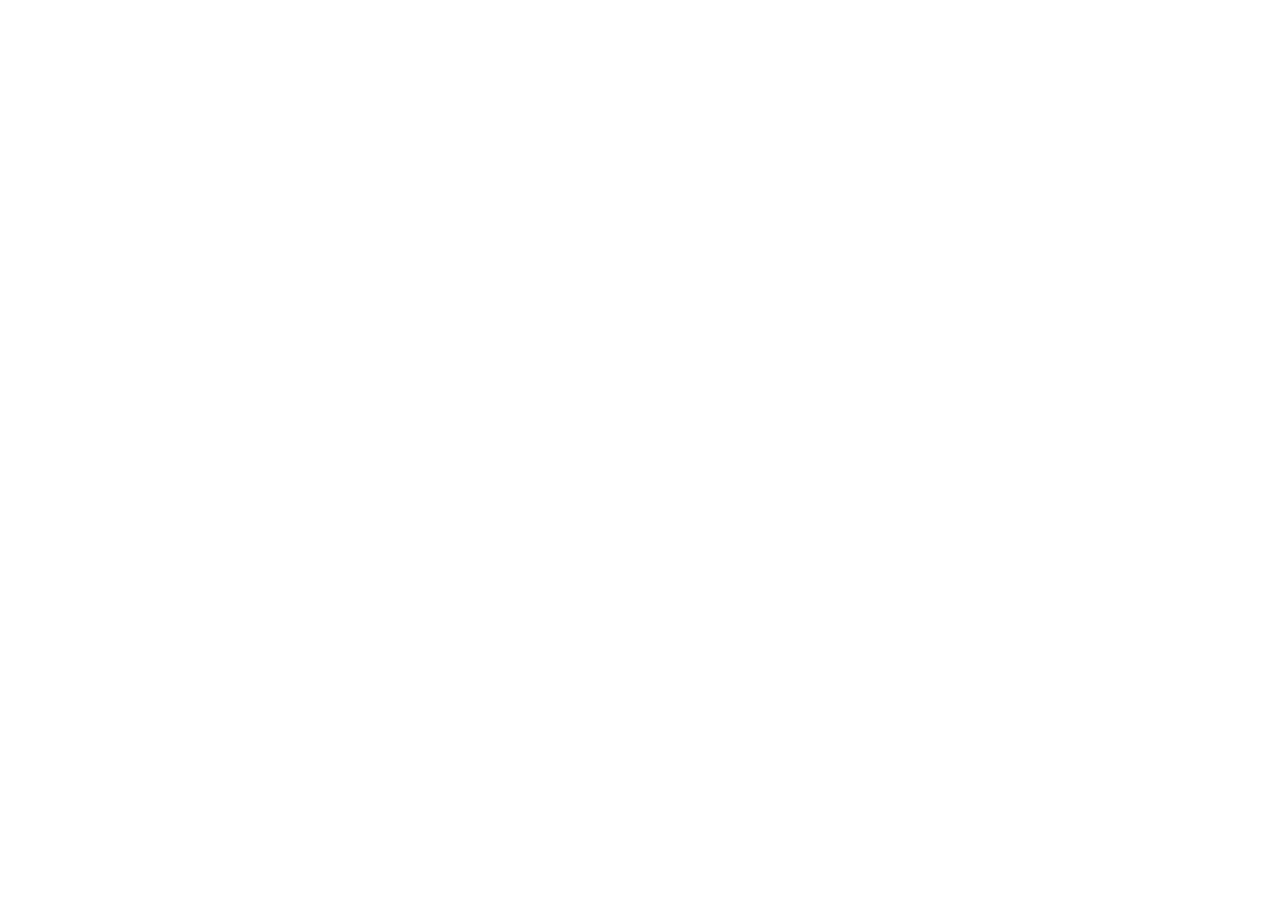
==== index.html @ b802c764 "first commit" ====
<!DOCTYPE html>
<html lang="en">
  <head>
    <meta charset="UTF-8" />
    <meta http-equiv="X-UA-Compatible" content="IE=edge" />
    <meta name="viewport" content="width=device-width, initial-scale=1.0" />
    <title>scrubbing</title>
    <script src="./script.js"></script>
  </head>
  <body>
    <div class="container">
      <div class="video-container">
        <video id="video" muted playsinline loop preload="auto">
          <source src="single.mp4" type="video/mp4" />
        </video>
      </div>
    </div>
  </body>
</html>
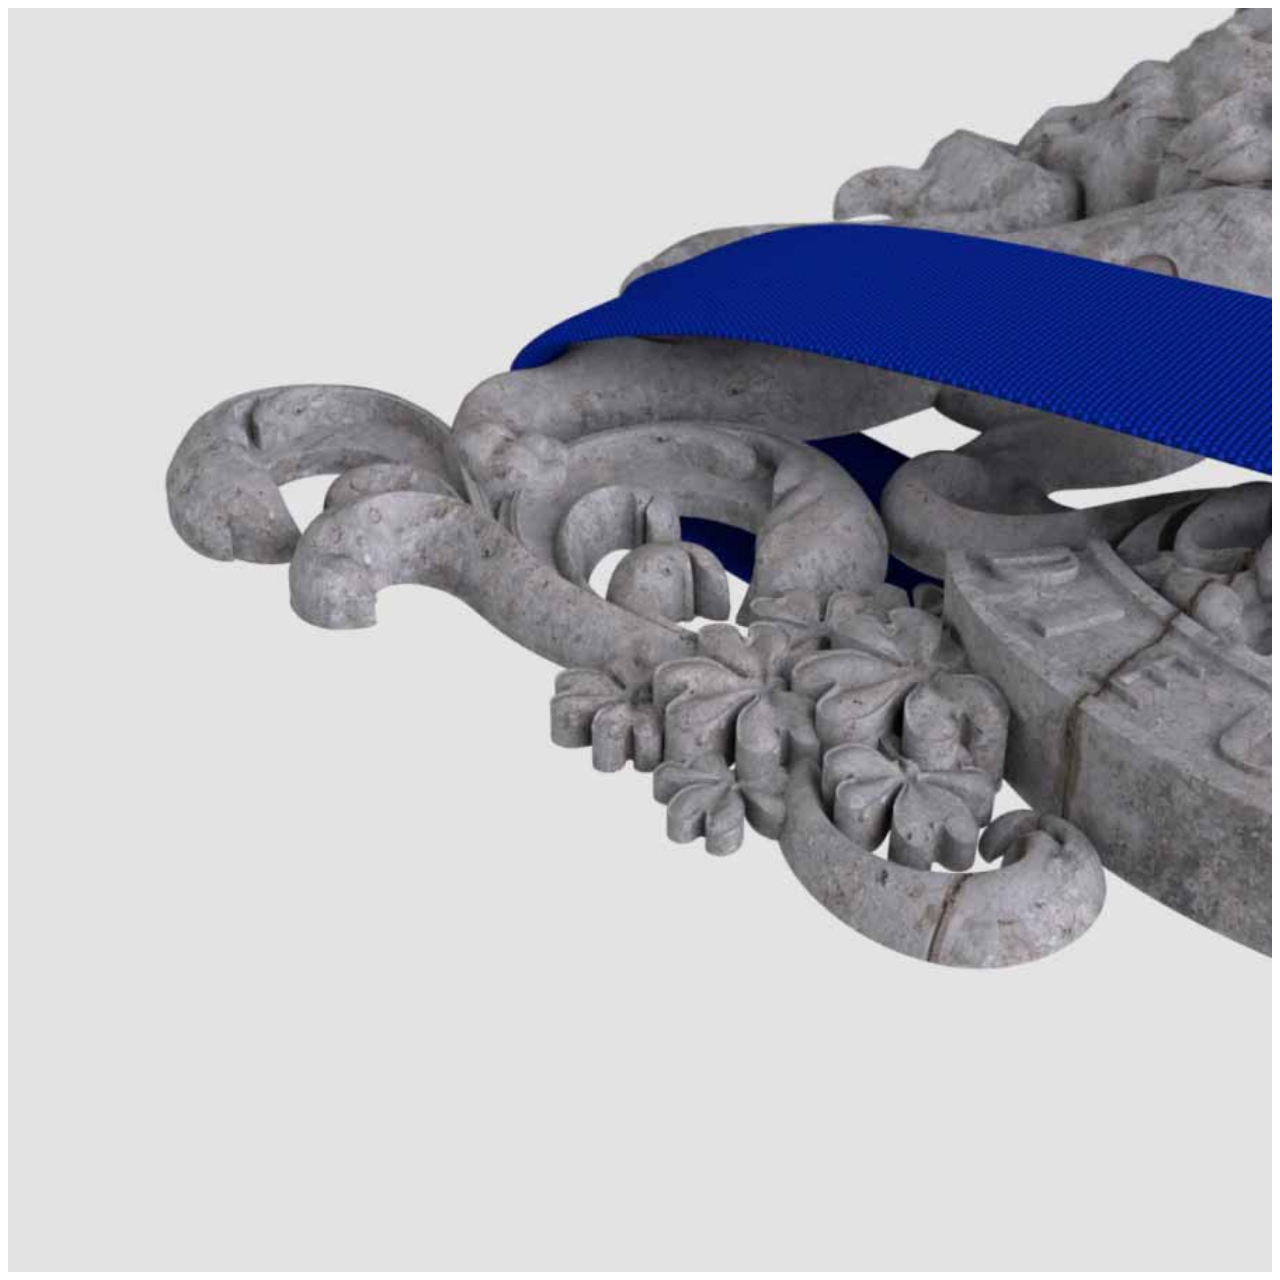
==== commit 00d96f00: "feat: image switching" ====
--- a/index.html
+++ b/index.html
@@ -6,13 +6,12 @@
     <meta name="viewport" content="width=device-width, initial-scale=1.0" />
     <title>scrubbing</title>
     <script src="./script.js"></script>
+    <link rel="stylesheet" href="./style.css" />
   </head>
   <body>
     <div class="container">
-      <div class="video-container">
-        <video id="video" muted playsinline loop preload="auto">
-          <source src="single.mp4" type="video/mp4" />
-        </video>
+      <div id="identity-container">
+        <!-- <img src="./jpegs/single_100.jpg" alt="" /> -->
       </div>
     </div>
   </body>
--- a/style.css
+++ b/style.css
@@ -0,0 +1,20 @@
+body {
+  font-family: system-ui;
+  background: #fff;
+  color: black;
+}
+
+.hide {
+  display: none;
+}
+.show {
+  display: block;
+}
+img {
+  width: 100%;
+  height: auto;
+}
+#container {
+  min-width: 100%;
+  min-height: 100vh;
+}
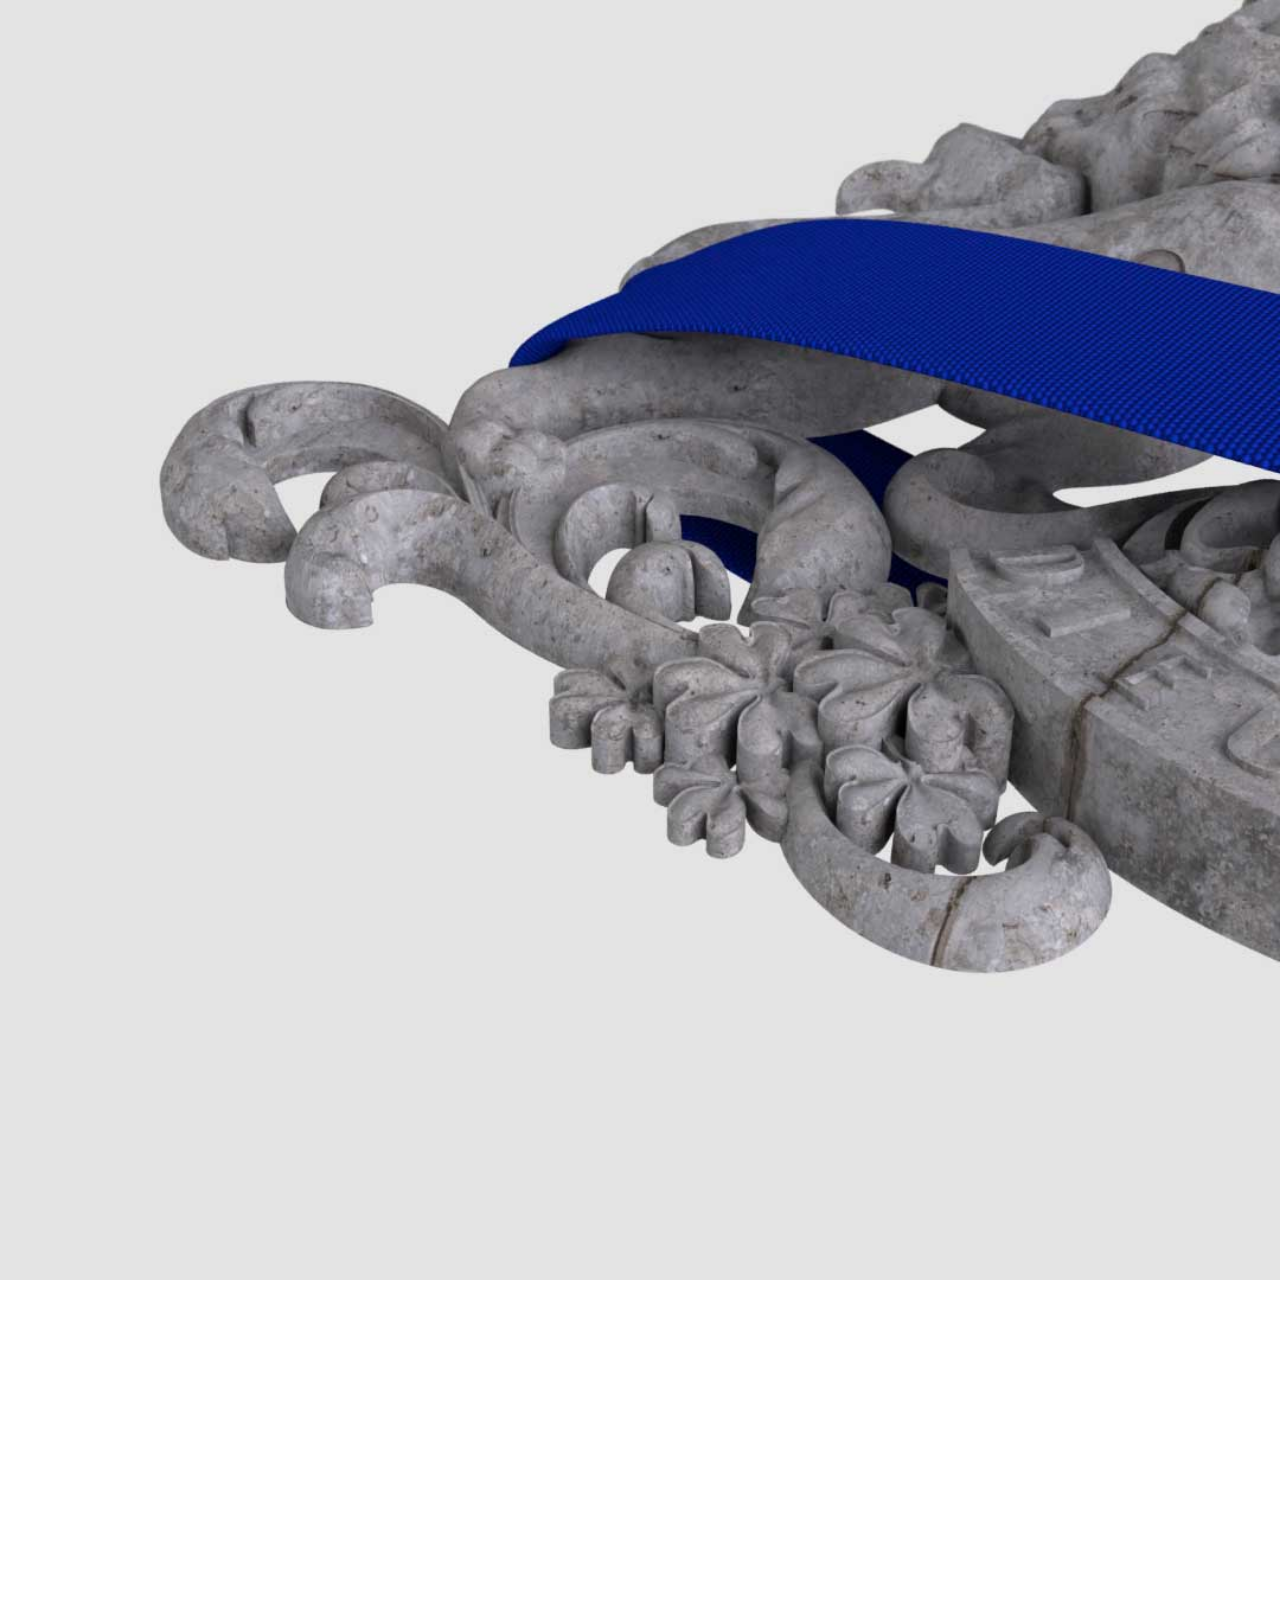
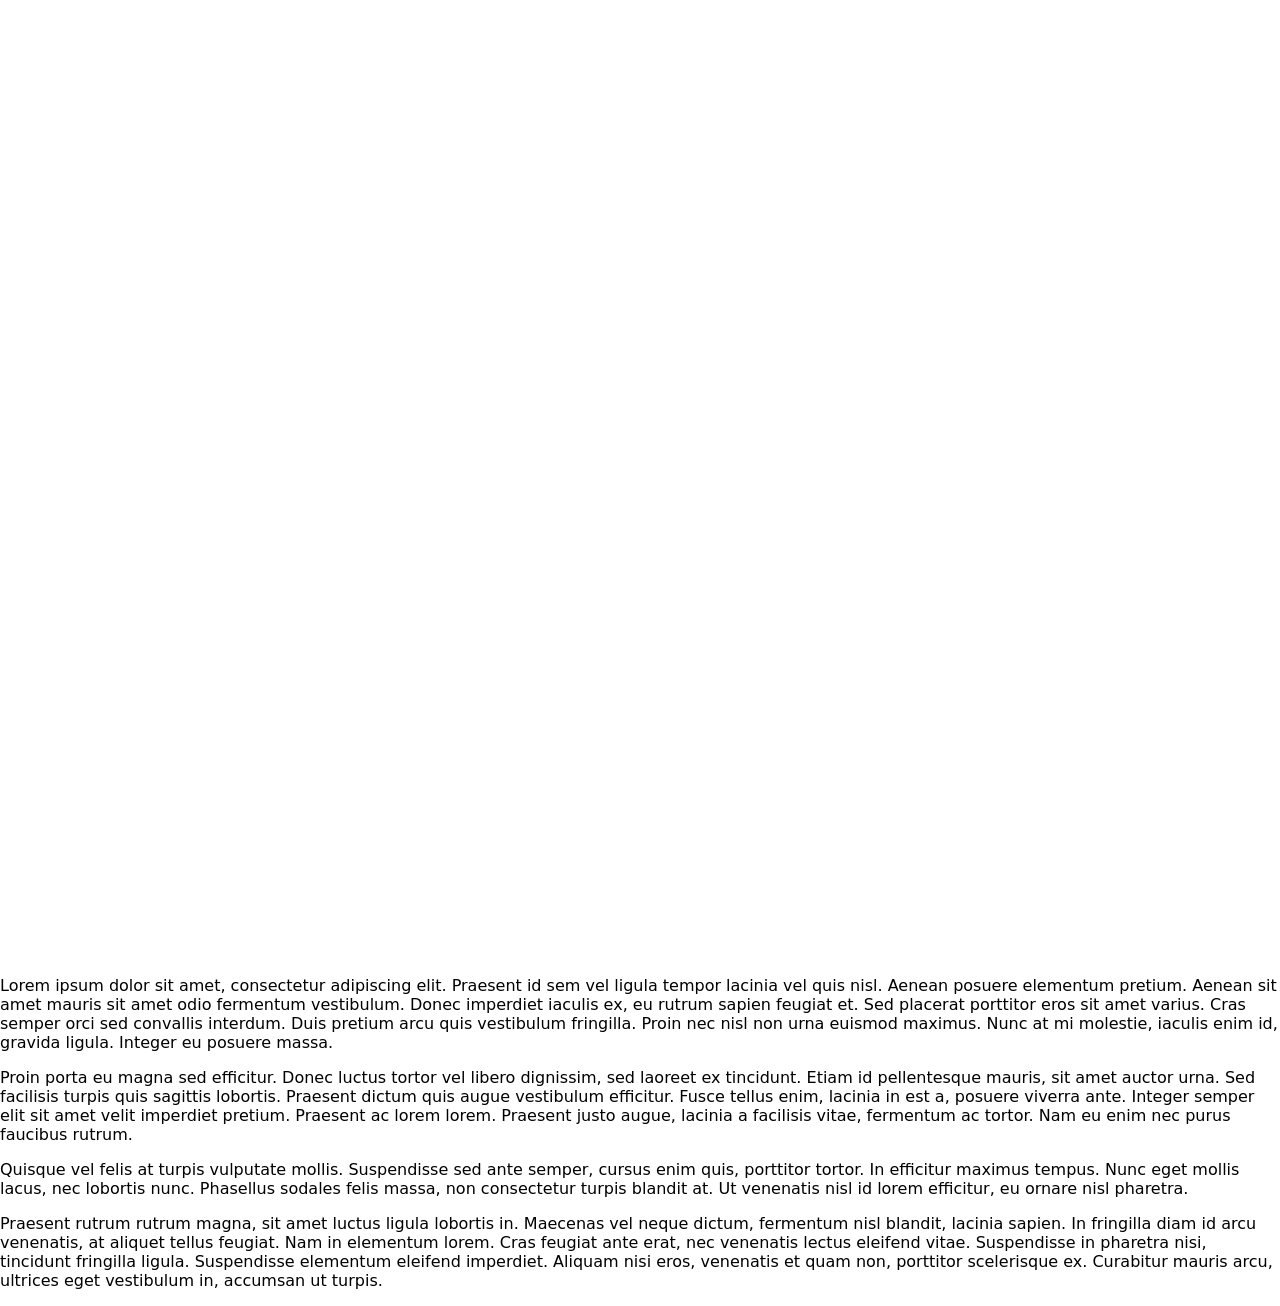
==== commit 434bd5a6: "feat: better scroll with text" ====
--- a/index.html
+++ b/index.html
@@ -9,10 +9,49 @@
     <link rel="stylesheet" href="./style.css" />
   </head>
   <body>
-    <div class="container">
-      <div id="identity-container">
+    <div id="identity-container">
+      <div id="identity">
         <!-- <img src="./jpegs/single_100.jpg" alt="" /> -->
       </div>
     </div>
+    <main id="page">
+      <p>
+        Lorem ipsum dolor sit amet, consectetur adipiscing elit. Praesent id sem
+        vel ligula tempor lacinia vel quis nisl. Aenean posuere elementum
+        pretium. Aenean sit amet mauris sit amet odio fermentum vestibulum.
+        Donec imperdiet iaculis ex, eu rutrum sapien feugiat et. Sed placerat
+        porttitor eros sit amet varius. Cras semper orci sed convallis interdum.
+        Duis pretium arcu quis vestibulum fringilla. Proin nec nisl non urna
+        euismod maximus. Nunc at mi molestie, iaculis enim id, gravida ligula.
+        Integer eu posuere massa.
+      </p>
+      <p>
+        Proin porta eu magna sed efficitur. Donec luctus tortor vel libero
+        dignissim, sed laoreet ex tincidunt. Etiam id pellentesque mauris, sit
+        amet auctor urna. Sed facilisis turpis quis sagittis lobortis. Praesent
+        dictum quis augue vestibulum efficitur. Fusce tellus enim, lacinia in
+        est a, posuere viverra ante. Integer semper elit sit amet velit
+        imperdiet pretium. Praesent ac lorem lorem. Praesent justo augue,
+        lacinia a facilisis vitae, fermentum ac tortor. Nam eu enim nec purus
+        faucibus rutrum.
+      </p>
+      <p>
+        Quisque vel felis at turpis vulputate mollis. Suspendisse sed ante
+        semper, cursus enim quis, porttitor tortor. In efficitur maximus tempus.
+        Nunc eget mollis lacus, nec lobortis nunc. Phasellus sodales felis
+        massa, non consectetur turpis blandit at. Ut venenatis nisl id lorem
+        efficitur, eu ornare nisl pharetra.
+      </p>
+      <p>
+        Praesent rutrum rutrum magna, sit amet luctus ligula lobortis in.
+        Maecenas vel neque dictum, fermentum nisl blandit, lacinia sapien. In
+        fringilla diam id arcu venenatis, at aliquet tellus feugiat. Nam in
+        elementum lorem. Cras feugiat ante erat, nec venenatis lectus eleifend
+        vitae. Suspendisse in pharetra nisi, tincidunt fringilla ligula.
+        Suspendisse elementum eleifend imperdiet. Aliquam nisi eros, venenatis
+        et quam non, porttitor scelerisque ex. Curabitur mauris arcu, ultrices
+        eget vestibulum in, accumsan ut turpis.
+      </p>
+    </main>
   </body>
 </html>
--- a/style.css
+++ b/style.css
@@ -1,3 +1,8 @@
+body,
+html {
+  margin: 0;
+  padding: 0;
+}
 body {
   font-family: system-ui;
   background: #fff;
@@ -14,7 +19,12 @@
   width: 100%;
   height: auto;
 }
-#container {
+#identity-container {
+  /* height: 1000vh; */
+}
+#identity {
+  position: fixed;
+  top: 0;
   min-width: 100%;
   min-height: 100vh;
 }
